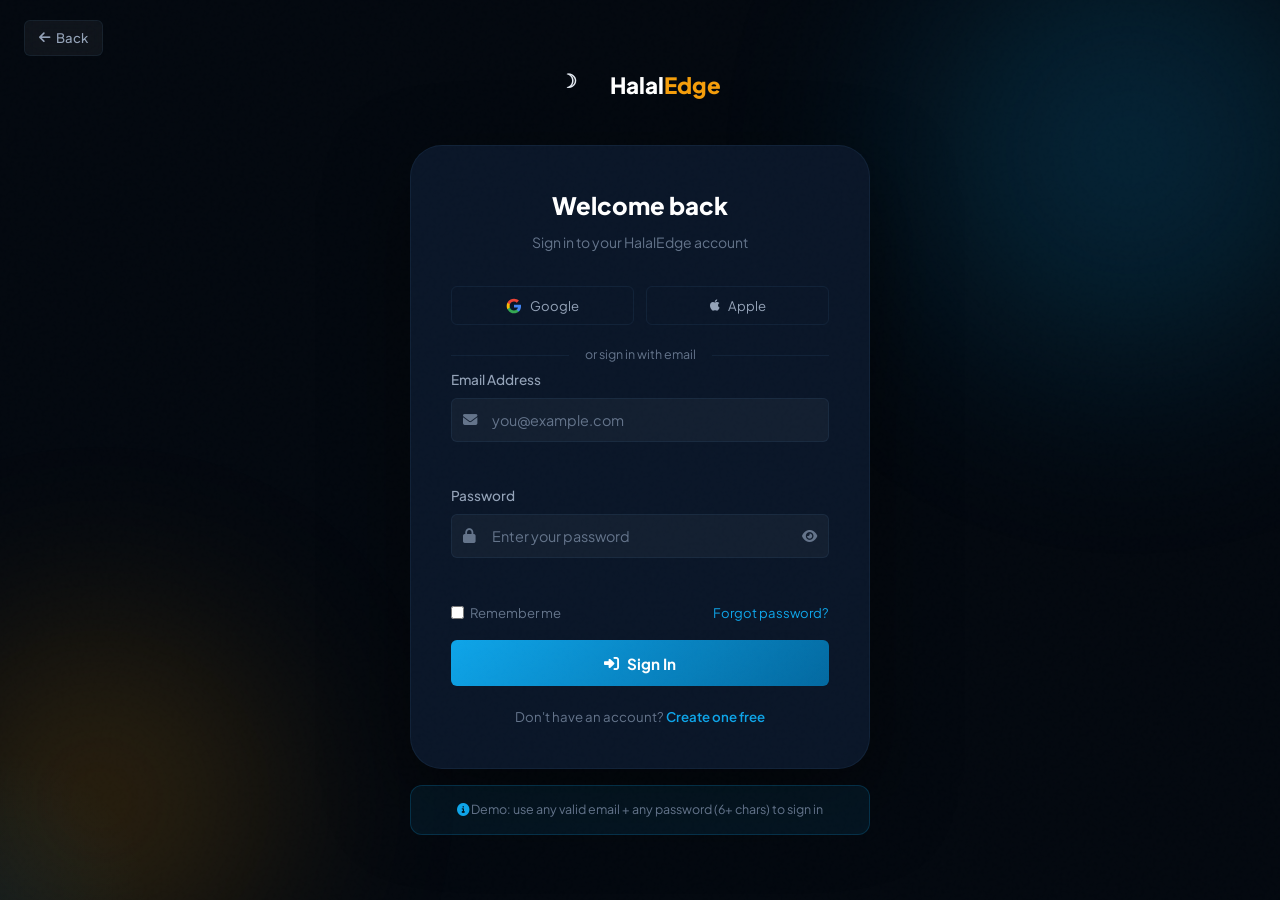
==== login.html @ 9abf30cc "Initial Commit" ====
<!DOCTYPE html>
<html lang="en">
<head>
  <meta charset="UTF-8"/><meta name="viewport" content="width=device-width, initial-scale=1.0"/>
  <title>Sign In — HalalEdge</title>
  <link rel="stylesheet" href="css/style.css"/><link rel="stylesheet" href="css/auth.css"/>
  <link rel="stylesheet" href="https://cdnjs.cloudflare.com/ajax/libs/font-awesome/6.5.0/css/all.min.css"/>
</head>
<body>

<div class="auth-bg-orb one"></div>
<div class="auth-bg-orb two"></div>

<!-- Back to home -->
<div style="position:fixed;top:1.25rem;left:1.5rem;z-index:100">
  <a href="index.html" class="btn-ghost" style="display:flex;align-items:center;gap:6px;font-size:0.82rem;padding:0.4rem 0.875rem;background:rgba(255,255,255,0.05);border:1px solid var(--border);border-radius:var(--radius-sm);backdrop-filter:blur(10px)">
    <i class="fa fa-arrow-left"></i> Back
  </a>
</div>

<div class="auth-page">
  <div class="auth-container">

    <!-- Logo -->
    <a href="index.html" class="auth-logo">
      <div class="logo-icon" style="width:40px;height:40px;font-size:1.2rem">☽</div>
      <span style="font-family:var(--font-display);font-weight:800;font-size:1.4rem;color:var(--white)">Halal<span style="color:var(--gold)">Edge</span></span>
    </a>

    <div class="auth-card">
      <div class="auth-card-top">
        <h2>Welcome back</h2>
        <p>Sign in to your HalalEdge account</p>
      </div>

      <!-- Social login -->
      <div class="social-auth-btns" style="margin-bottom:1.25rem">
        <button class="social-auth-btn" onclick="socialLogin('Google')">
          <svg width="16" height="16" viewBox="0 0 24 24"><path fill="#4285F4" d="M22.56 12.25c0-.78-.07-1.53-.2-2.25H12v4.26h5.92c-.26 1.37-1.04 2.53-2.21 3.31v2.77h3.57c2.08-1.92 3.28-4.74 3.28-8.09z"/><path fill="#34A853" d="M12 23c2.97 0 5.46-.98 7.28-2.66l-3.57-2.77c-.98.66-2.23 1.06-3.71 1.06-2.86 0-5.29-1.93-6.16-4.53H2.18v2.84C3.99 20.53 7.7 23 12 23z"/><path fill="#FBBC05" d="M5.84 14.09c-.22-.66-.35-1.36-.35-2.09s.13-1.43.35-2.09V7.07H2.18C1.43 8.55 1 10.22 1 12s.43 3.45 1.18 4.93l2.85-2.22.81-.62z"/><path fill="#EA4335" d="M12 5.38c1.62 0 3.06.56 4.21 1.64l3.15-3.15C17.45 2.09 14.97 1 12 1 7.7 1 3.99 3.47 2.18 7.07l3.66 2.84c.87-2.6 3.3-4.53 6.16-4.53z"/></svg>
          Google
        </button>
        <button class="social-auth-btn" onclick="socialLogin('Apple')">
          <i class="fab fa-apple"></i> Apple
        </button>
      </div>

      <div class="auth-divider"><span>or sign in with email</span></div>

      <form class="auth-form" id="loginForm" onsubmit="handleLogin(event)">
        <!-- Email -->
        <div class="form-group">
          <label for="loginEmail">Email Address</label>
          <div class="input-wrapper">
            <i class="fa fa-envelope input-icon"></i>
            <input type="email" id="loginEmail" class="form-input" placeholder="you@example.com" autocomplete="email"/>
          </div>
          <div class="field-error" id="emailErr"><i class="fa fa-exclamation-circle"></i> Please enter a valid email address</div>
        </div>

        <!-- Password -->
        <div class="form-group">
          <label for="loginPassword">Password</label>
          <div class="input-wrapper">
            <i class="fa fa-lock input-icon"></i>
            <input type="password" id="loginPassword" class="form-input" placeholder="Enter your password" autocomplete="current-password"/>
            <span class="input-toggle" onclick="togglePw('loginPassword',this)"><i class="fa fa-eye"></i></span>
          </div>
          <div class="field-error" id="passwordErr"><i class="fa fa-exclamation-circle"></i> Password is required</div>
        </div>

        <!-- Remember / Forgot -->
        <div class="remember-row">
          <label><input type="checkbox" id="rememberMe"/> Remember me</label>
          <a href="#" class="forgot-link">Forgot password?</a>
        </div>

        <!-- Submit -->
        <button type="submit" class="submit-btn" id="loginBtn">
          <i class="fa fa-sign-in-alt"></i> Sign In
        </button>
      </form>

      <div class="auth-switch" style="margin-top:1.25rem">
        Don't have an account? <a href="signup.html">Create one free</a>
      </div>
    </div>

    <!-- Demo credentials hint -->
    <div style="margin-top:1rem;background:rgba(14,165,233,0.08);border:1px solid rgba(14,165,233,0.2);border-radius:var(--radius);padding:0.875rem 1rem;font-size:0.78rem;color:var(--text-muted);text-align:center">
      <i class="fa fa-info-circle" style="color:var(--primary)"></i>
      Demo: use any valid email + any password (6+ chars) to sign in
    </div>
  </div>
</div>

<script src="js/main.js"></script>
<script src="js/auth.js"></script>
</body>
</html>
---- css/style.css ----
@import url('https://fonts.googleapis.com/css2?family=Plus+Jakarta+Sans:wght@300;400;500;600;700;800&family=Fira+Code:wght@400;500&display=swap');

/* ==================== CSS VARIABLES ==================== */
:root {
  --bg:           #03080f;
  --bg-2:         #060d17;
  --card:         #0a1628;
  --card-2:       #0e1e38;
  --border:       rgba(99, 179, 237, 0.08);
  --border-glow:  rgba(99, 179, 237, 0.25);
  --primary:      #0ea5e9;
  --primary-dark: #0369a1;
  --gold:         #f59e0b;
  --gold-light:   #fcd34d;
  --green:        #10b981;
  --green-glow:   rgba(16, 185, 129, 0.15);
  --red:          #ef4444;
  --red-glow:     rgba(239, 68, 68, 0.15);
  --text:         #e2e8f0;
  --text-muted:   #64748b;
  --text-dim:     #94a3b8;
  --white:        #ffffff;
  --halal-green:  #059669;
  --halal-bg:     rgba(5, 150, 105, 0.12);

--font-display: 'Plus Jakarta Sans', sans-serif;
--font-body:    'Plus Jakarta Sans', sans-serif;
--font-mono:    'Fira Code', monospace;

  --radius-sm:    6px;
  --radius:       12px;
  --radius-lg:    20px;
  --radius-xl:    32px;

  --shadow-card:  0 4px 24px rgba(0,0,0,0.4);
  --shadow-glow:  0 0 40px rgba(14, 165, 233, 0.12);
  --transition:   all 0.3s cubic-bezier(0.4, 0, 0.2, 1);
}

/* ==================== RESET ==================== */
*, *::before, *::after { box-sizing: border-box; margin: 0; padding: 0; }
html { scroll-behavior: smooth; font-size: 16px; }

body {
  background: var(--bg);
  color: var(--text);
  font-family: var(--font-body);
  line-height: 1.6;
  overflow-x: hidden;
}

a { text-decoration: none; color: inherit; }
ul { list-style: none; }
img { max-width: 100%; display: block; }
button { cursor: pointer; border: none; background: none; font-family: var(--font-body); }

/* ==================== SCROLLBAR ==================== */
::-webkit-scrollbar { width: 6px; }
::-webkit-scrollbar-track { background: var(--bg); }
::-webkit-scrollbar-thumb { background: var(--primary-dark); border-radius: 3px; }
::-webkit-scrollbar-thumb:hover { background: var(--primary); }

/* ==================== SELECTION ==================== */
::selection { background: rgba(14, 165, 233, 0.3); color: var(--white); }

/* ==================== NOISE TEXTURE OVERLAY ==================== */
body::before {
  content: '';
  position: fixed;
  inset: 0;
  background-image: url("data:image/svg+xml,%3Csvg viewBox='0 0 256 256' xmlns='http://www.w3.org/2000/svg'%3E%3Cfilter id='noise'%3E%3CfeTurbulence type='fractalNoise' baseFrequency='0.9' numOctaves='4' stitchTiles='stitch'/%3E%3C/filter%3E%3Crect width='100%25' height='100%25' filter='url(%23noise)' opacity='0.04'/%3E%3C/svg%3E");
  pointer-events: none;
  z-index: 9999;
  opacity: 0.4;
}

/* ==================== NAVBAR ==================== */
.navbar {
  position: fixed;
  top: 0;
  left: 0;
  right: 0;
  z-index: 1000;
  padding: 0 2rem;
  height: 70px;
  display: flex;
  align-items: center;
  justify-content: space-between;
  background: rgba(3, 8, 15, 0.7);
  backdrop-filter: blur(20px);
  -webkit-backdrop-filter: blur(20px);
  border-bottom: 1px solid var(--border);
  transition: var(--transition);
}

.navbar.scrolled {
  background: rgba(3, 8, 15, 0.95);
  border-bottom-color: var(--border-glow);
  box-shadow: 0 4px 30px rgba(0,0,0,0.5);
}

.nav-logo {
  display: flex;
  align-items: center;
  gap: 10px;
  font-family: var(--font-display);
  font-weight: 800;
  font-size: 1.3rem;
  letter-spacing: -0.5px;
}

.nav-logo .logo-icon {
  width: 36px;
  height: 36px;
  background: linear-gradient(135deg, var(--halal-green), var(--primary));
  border-radius: 10px;
  display: flex;
  align-items: center;
  justify-content: center;
  font-size: 1.1rem;
  box-shadow: 0 0 20px rgba(14, 165, 233, 0.3);
}

.nav-logo span { color: var(--white); }
.nav-logo span.accent { color: var(--gold); }

.nav-links {
  display: flex;
  align-items: center;
  gap: 0.25rem;
}

.nav-links a {
  padding: 0.5rem 0.9rem;
  border-radius: var(--radius-sm);
  font-size: 0.875rem;
  font-weight: 500;
  color: var(--text-dim);
  transition: var(--transition);
  position: relative;
}

.nav-links a:hover,
.nav-links a.active {
  color: var(--white);
  background: rgba(255,255,255,0.06);
}

.nav-links a.active::after {
  content: '';
  position: absolute;
  bottom: 2px;
  left: 50%;
  transform: translateX(-50%);
  width: 4px;
  height: 4px;
  background: var(--primary);
  border-radius: 50%;
}

.nav-cta {
  display: flex;
  align-items: center;
  gap: 0.75rem;
}

.btn-ghost {
  padding: 0.5rem 1.1rem;
  border-radius: var(--radius-sm);
  font-size: 0.875rem;
  font-weight: 500;
  color: var(--text-dim);
  transition: var(--transition);
}
.btn-ghost:hover { color: var(--white); background: rgba(255,255,255,0.06); }

.btn-primary {
  padding: 0.55rem 1.2rem;
  background: linear-gradient(135deg, var(--primary), var(--primary-dark));
  border-radius: var(--radius-sm);
  font-size: 0.875rem;
  font-weight: 600;
  color: var(--white);
  transition: var(--transition);
  box-shadow: 0 0 20px rgba(14, 165, 233, 0.25);
  display: inline-flex;
  align-items: center;
  gap: 6px;
}
.btn-primary:hover {
  transform: translateY(-1px);
  box-shadow: 0 0 30px rgba(14, 165, 233, 0.4);
  background: linear-gradient(135deg, #38bdf8, var(--primary));
}

.btn-gold {
  padding: 0.55rem 1.2rem;
  background: linear-gradient(135deg, var(--gold), #d97706);
  border-radius: var(--radius-sm);
  font-size: 0.875rem;
  font-weight: 600;
  color: #1a0f00;
  transition: var(--transition);
  box-shadow: 0 0 20px rgba(245, 158, 11, 0.25);
  display: inline-flex;
  align-items: center;
  gap: 6px;
}
.btn-gold:hover {
  transform: translateY(-1px);
  box-shadow: 0 0 30px rgba(245, 158, 11, 0.45);
}

.btn-outline {
  padding: 0.55rem 1.2rem;
  border: 1px solid var(--border-glow);
  border-radius: var(--radius-sm);
  font-size: 0.875rem;
  font-weight: 500;
  color: var(--text-dim);
  background: transparent;
  transition: var(--transition);
  display: inline-flex;
  align-items: center;
  gap: 6px;
}
.btn-outline:hover {
  border-color: var(--primary);
  color: var(--primary);
  background: rgba(14, 165, 233, 0.08);
}

.btn-lg {
  padding: 0.85rem 2rem !important;
  font-size: 1rem !important;
  border-radius: var(--radius) !important;
}

/* Hamburger */
.hamburger {
  display: none;
  flex-direction: column;
  gap: 5px;
  cursor: pointer;
  padding: 4px;
}
.hamburger span {
  width: 24px;
  height: 2px;
  background: var(--text-dim);
  border-radius: 2px;
  transition: var(--transition);
}
.hamburger.active span:nth-child(1) { transform: rotate(45deg) translate(5px, 5px); }
.hamburger.active span:nth-child(2) { opacity: 0; }
.hamburger.active span:nth-child(3) { transform: rotate(-45deg) translate(5px, -5px); }

/* Mobile nav */
.mobile-menu {
  display: none;
  position: fixed;
  top: 70px;
  left: 0;
  right: 0;
  background: rgba(3, 8, 15, 0.98);
  backdrop-filter: blur(20px);
  border-bottom: 1px solid var(--border);
  padding: 1.5rem 2rem 2rem;
  z-index: 999;
  flex-direction: column;
  gap: 0.5rem;
  animation: slideDown 0.3s ease;
}
.mobile-menu.open { display: flex; }
.mobile-menu a {
  padding: 0.75rem 1rem;
  border-radius: var(--radius-sm);
  color: var(--text-dim);
  font-weight: 500;
  transition: var(--transition);
  border-bottom: 1px solid var(--border);
}
.mobile-menu a:hover { color: var(--white); background: rgba(255,255,255,0.04); }
.mobile-menu .mobile-cta { display: flex; gap: 1rem; margin-top: 1rem; }
.mobile-menu .mobile-cta a { border: none; flex: 1; justify-content: center; text-align: center; }

/* ==================== FOOTER ==================== */
footer {
  background: var(--bg-2);
  border-top: 1px solid var(--border);
  padding: 4rem 2rem 2rem;
}

.footer-grid {
  max-width: 1200px;
  margin: 0 auto;
  display: grid;
  grid-template-columns: 2fr 1fr 1fr 1fr;
  gap: 3rem;
  padding-bottom: 3rem;
  border-bottom: 1px solid var(--border);
}

.footer-brand p {
  color: var(--text-muted);
  font-size: 0.875rem;
  line-height: 1.7;
  margin-top: 1rem;
  max-width: 280px;
}

.footer-socials {
  display: flex;
  gap: 0.75rem;
  margin-top: 1.5rem;
}

.social-icon {
  width: 36px;
  height: 36px;
  border-radius: var(--radius-sm);
  border: 1px solid var(--border);
  display: flex;
  align-items: center;
  justify-content: center;
  color: var(--text-muted);
  font-size: 0.9rem;
  transition: var(--transition);
}
.social-icon:hover {
  border-color: var(--primary);
  color: var(--primary);
  background: rgba(14, 165, 233, 0.08);
  transform: translateY(-2px);
}

.footer-col h4 {
  font-family: var(--font-display);
  font-size: 0.875rem;
  font-weight: 700;
  color: var(--white);
  text-transform: uppercase;
  letter-spacing: 0.08em;
  margin-bottom: 1.25rem;
}

.footer-col ul li { margin-bottom: 0.6rem; }
.footer-col ul li a {
  color: var(--text-muted);
  font-size: 0.875rem;
  transition: var(--transition);
}
.footer-col ul li a:hover { color: var(--primary); padding-left: 4px; }

.footer-contact li {
  display: flex;
  align-items: center;
  gap: 0.5rem;
  color: var(--text-muted);
  font-size: 0.875rem;
  margin-bottom: 0.75rem;
}
.footer-contact li span.icon { color: var(--primary); }

.footer-bottom {
  max-width: 1200px;
  margin: 2rem auto 0;
  display: flex;
  align-items: center;
  justify-content: space-between;
  font-size: 0.8rem;
  color: var(--text-muted);
}

.footer-bottom .halal-badge {
  display: flex;
  align-items: center;
  gap: 6px;
  background: var(--halal-bg);
  border: 1px solid rgba(5, 150, 105, 0.3);
  border-radius: 20px;
  padding: 4px 12px;
  font-size: 0.75rem;
  color: var(--green);
}

/* ==================== SHARED COMPONENTS ==================== */
.container { max-width: 1200px; margin: 0 auto; padding: 0 2rem; }

.section-label {
  display: inline-flex;
  align-items: center;
  gap: 8px;
  font-family: var(--font-mono);
  font-size: 0.75rem;
  font-weight: 500;
  color: var(--primary);
  text-transform: uppercase;
  letter-spacing: 0.12em;
  margin-bottom: 1rem;
}
.section-label::before {
  content: '';
  width: 20px;
  height: 1px;
  background: var(--primary);
}

.section-title {
  font-family: var(--font-display);
  font-size: clamp(1.8rem, 4vw, 2.8rem);
  font-weight: 800;
  color: var(--white);
  line-height: 1.15;
  letter-spacing: -0.03em;
}

.section-title .highlight {
  background: linear-gradient(135deg, var(--primary), var(--gold));
  -webkit-background-clip: text;
  -webkit-text-fill-color: transparent;
  background-clip: text;
}

.section-subtitle {
  color: var(--text-muted);
  font-size: 1rem;
  line-height: 1.7;
  max-width: 520px;
}

/* Cards */
.card {
  background: var(--card);
  border: 1px solid var(--border);
  border-radius: var(--radius-lg);
  padding: 1.5rem;
  transition: var(--transition);
}
.card:hover {
  border-color: var(--border-glow);
  box-shadow: var(--shadow-glow);
  transform: translateY(-2px);
}

/* Badges */
.badge {
  display: inline-flex;
  align-items: center;
  gap: 4px;
  padding: 3px 10px;
  border-radius: 20px;
  font-size: 0.72rem;
  font-weight: 600;
  font-family: var(--font-mono);
  letter-spacing: 0.05em;
}
.badge-halal {
  background: var(--halal-bg);
  border: 1px solid rgba(5, 150, 105, 0.35);
  color: var(--green);
}
.badge-doubtful {
  background: rgba(245, 158, 11, 0.1);
  border: 1px solid rgba(245, 158, 11, 0.3);
  color: var(--gold);
}
.badge-haram {
  background: var(--red-glow);
  border: 1px solid rgba(239, 68, 68, 0.3);
  color: var(--red);
}
.badge-buy {
  background: var(--green-glow);
  border: 1px solid rgba(16, 185, 129, 0.3);
  color: var(--green);
}
.badge-hold {
  background: rgba(14, 165, 233, 0.1);
  border: 1px solid rgba(14, 165, 233, 0.3);
  color: var(--primary);
}
.badge-avoid {
  background: var(--red-glow);
  border: 1px solid rgba(239, 68, 68, 0.3);
  color: var(--red);
}

/* Price tags */
.price-up { color: var(--green); }
.price-down { color: var(--red); }

/* Tag */
.tag {
  display: inline-flex;
  align-items: center;
  gap: 4px;
  padding: 2px 8px;
  background: rgba(14, 165, 233, 0.1);
  border: 1px solid rgba(14, 165, 233, 0.2);
  border-radius: 4px;
  font-size: 0.72rem;
  color: var(--primary);
  font-family: var(--font-mono);
}

/* Divider */
.divider {
  height: 1px;
  background: linear-gradient(90deg, transparent, var(--border-glow), transparent);
  margin: 4rem 0;
}

/* Page wrapper */
.page-wrapper { padding-top: 70px; min-height: 100vh; }

/* ==================== ANIMATIONS ==================== */
@keyframes slideDown {
  from { opacity: 0; transform: translateY(-10px); }
  to   { opacity: 1; transform: translateY(0); }
}

@keyframes fadeUp {
  from { opacity: 0; transform: translateY(30px); }
  to   { opacity: 1; transform: translateY(0); }
}

@keyframes fadeIn {
  from { opacity: 0; }
  to   { opacity: 1; }
}

@keyframes pulse-glow {
  0%, 100% { box-shadow: 0 0 20px rgba(14, 165, 233, 0.2); }
  50% { box-shadow: 0 0 40px rgba(14, 165, 233, 0.5); }
}

@keyframes float {
  0%, 100% { transform: translateY(0); }
  50% { transform: translateY(-10px); }
}

@keyframes ticker-scroll {
  0% { transform: translateX(0); }
  100% { transform: translateX(-50%); }
}

@keyframes spin-slow {
  from { transform: rotate(0deg); }
  to { transform: rotate(360deg); }
}

@keyframes shimmer {
  0% { background-position: -200% center; }
  100% { background-position: 200% center; }
}

@keyframes blink {
  0%, 100% { opacity: 1; }
  50% { opacity: 0; }
}

@keyframes countUp {
  from { opacity: 0; transform: translateY(10px); }
  to { opacity: 1; transform: translateY(0); }
}

@keyframes orbit {
  from { transform: rotate(0deg) translateX(120px) rotate(0deg); }
  to { transform: rotate(360deg) translateX(120px) rotate(-360deg); }
}

@keyframes gradient-shift {
  0% { background-position: 0% 50%; }
  50% { background-position: 100% 50%; }
  100% { background-position: 0% 50%; }
}

/* Scroll reveal */
.reveal {
  opacity: 0;
  transform: translateY(30px);
  transition: opacity 0.7s ease, transform 0.7s ease;
}
.reveal.visible {
  opacity: 1;
  transform: translateY(0);
}
.reveal-delay-1 { transition-delay: 0.1s; }
.reveal-delay-2 { transition-delay: 0.2s; }
.reveal-delay-3 { transition-delay: 0.3s; }
.reveal-delay-4 { transition-delay: 0.4s; }

/* ==================== RESPONSIVE ==================== */
@media (max-width: 1024px) {
  .footer-grid { grid-template-columns: 1fr 1fr; gap: 2rem; }
}

@media (max-width: 768px) {
  .navbar { padding: 0 1.25rem; }
  .nav-links, .nav-cta { display: none; }
  .hamburger { display: flex; }
  .footer-grid { grid-template-columns: 1fr; gap: 2rem; }
  .footer-bottom { flex-direction: column; gap: 1rem; text-align: center; }
  .container { padding: 0 1.25rem; }
}

/* ==================== FORM STYLES (shared) ==================== */
.form-group {
  display: flex;
  flex-direction: column;
  gap: 0.4rem;
}

.form-group label {
  font-size: 0.85rem;
  font-weight: 500;
  color: var(--text-dim);
}

.form-input {
  background: rgba(255,255,255,0.04);
  border: 1px solid var(--border);
  border-radius: var(--radius-sm);
  padding: 0.75rem 1rem;
  color: var(--white);
  font-family: var(--font-body);
  font-size: 0.9rem;
  transition: var(--transition);
  width: 100%;
  outline: none;
}
.form-input::placeholder { color: var(--text-muted); }
.form-input:focus {
  border-color: var(--primary);
  background: rgba(14, 165, 233, 0.05);
  box-shadow: 0 0 0 3px rgba(14, 165, 233, 0.1);
}
.form-input.error {
  border-color: var(--red);
  background: rgba(239, 68, 68, 0.05);
}
.form-input.success {
  border-color: var(--green);
  background: rgba(16, 185, 129, 0.05);
}

.field-error {
  font-size: 0.78rem;
  color: var(--red);
  display: flex;
  align-items: center;
  gap: 4px;
  opacity: 0;
  transform: translateY(-4px);
  transition: var(--transition);
}
.field-error.show {
  opacity: 1;
  transform: translateY(0);
}

/* Password strength */
.password-strength {
  display: flex;
  gap: 4px;
  margin-top: 4px;
}
.strength-bar {
  height: 3px;
  flex: 1;
  border-radius: 2px;
  background: var(--border);
  transition: var(--transition);
}
.strength-bar.weak { background: var(--red); }
.strength-bar.medium { background: var(--gold); }
.strength-bar.strong { background: var(--green); }

.strength-label {
  font-size: 0.75rem;
  font-family: var(--font-mono);
  margin-top: 4px;
}
.strength-label.weak { color: var(--red); }
.strength-label.medium { color: var(--gold); }
.strength-label.strong { color: var(--green); }

/* Input with icon */
.input-wrapper {
  position: relative;
}
.input-wrapper .input-icon {
  position: absolute;
  left: 12px;
  top: 50%;
  transform: translateY(-50%);
  color: var(--text-muted);
  font-size: 0.9rem;
  pointer-events: none;
}
.input-wrapper .form-input { padding-left: 2.5rem; }
.input-wrapper .input-toggle {
  position: absolute;
  right: 12px;
  top: 50%;
  transform: translateY(-50%);
  color: var(--text-muted);
  cursor: pointer;
  font-size: 0.85rem;
  transition: var(--transition);
}
.input-wrapper .input-toggle:hover { color: var(--primary); }

/* ==================== LOADING SKELETON ==================== */
.skeleton {
  background: linear-gradient(90deg, var(--card) 25%, var(--card-2) 50%, var(--card) 75%);
  background-size: 200% 100%;
  animation: shimmer 1.5s infinite;
  border-radius: var(--radius-sm);
}

/* ==================== TOAST ==================== */
.toast-container {
  position: fixed;
  bottom: 2rem;
  right: 2rem;
  z-index: 9999;
  display: flex;
  flex-direction: column;
  gap: 0.75rem;
}
.toast {
  background: var(--card-2);
  border: 1px solid var(--border-glow);
  border-radius: var(--radius);
  padding: 1rem 1.5rem;
  display: flex;
  align-items: center;
  gap: 0.75rem;
  font-size: 0.875rem;
  box-shadow: var(--shadow-card);
  animation: slideDown 0.3s ease;
  min-width: 280px;
}
.toast.success { border-color: rgba(16, 185, 129, 0.3); }
.toast.error { border-color: rgba(239, 68, 68, 0.3); }
.toast.success .toast-icon { color: var(--green); }
.toast.error .toast-icon { color: var(--red); }

/* ==================== GRID UTILITIES ==================== */
.grid-2 { display: grid; grid-template-columns: 1fr 1fr; gap: 1.5rem; }
.grid-3 { display: grid; grid-template-columns: repeat(3, 1fr); gap: 1.5rem; }
.grid-4 { display: grid; grid-template-columns: repeat(4, 1fr); gap: 1.5rem; }

@media (max-width: 1024px) {
  .grid-4 { grid-template-columns: repeat(2, 1fr); }
  .grid-3 { grid-template-columns: repeat(2, 1fr); }
}
@media (max-width: 640px) {
  .grid-2, .grid-3, .grid-4 { grid-template-columns: 1fr; }
}

/* ==================== GLOW ORBS ==================== */
.orb {
  position: absolute;
  border-radius: 50%;
  filter: blur(80px);
  pointer-events: none;
  opacity: 0.35;
}
.orb-blue { background: radial-gradient(circle, #0ea5e9, transparent); }
.orb-gold { background: radial-gradient(circle, #f59e0b, transparent); }
.orb-green { background: radial-gradient(circle, #10b981, transparent); }
---- css/auth.css ----
.auth-page { min-height:100vh; display:flex; align-items:center; justify-content:center; padding:2rem; position:relative; overflow:hidden; }
.auth-bg-orb { position:fixed; border-radius:50%; filter:blur(100px); pointer-events:none; opacity:0.25; }
.auth-bg-orb.one { width:500px; height:500px; background:radial-gradient(circle,#0ea5e9,transparent); top:-100px; right:-100px; }
.auth-bg-orb.two { width:400px; height:400px; background:radial-gradient(circle,#f59e0b,transparent); bottom:-100px; left:-100px; }

.auth-container { width:100%; max-width:460px; position:relative; z-index:1; }
.auth-logo { display:flex; align-items:center; gap:10px; justify-content:center; margin-bottom:2.5rem; font-family:var(--font-display); font-weight:800; font-size:1.4rem; }

.auth-card { background:var(--card); border:1px solid var(--border); border-radius:var(--radius-xl); padding:2.5rem; box-shadow:0 30px 80px rgba(0,0,0,0.5); }
.auth-card-top { text-align:center; margin-bottom:2rem; }
.auth-card-top h2 { font-family:var(--font-display); font-size:1.5rem; font-weight:800; color:var(--white); margin-bottom:0.4rem; }
.auth-card-top p { font-size:0.875rem; color:var(--text-muted); }

.auth-form { display:flex; flex-direction:column; gap:1.1rem; }

.auth-divider { display:flex; align-items:center; gap:1rem; margin:0.25rem 0; }
.auth-divider span { font-size:0.78rem; color:var(--text-muted); white-space:nowrap; }
.auth-divider::before,.auth-divider::after { content:''; flex:1; height:1px; background:var(--border); }

.social-auth-btns { display:grid; grid-template-columns:1fr 1fr; gap:0.75rem; }
.social-auth-btn { padding:0.65rem; border:1px solid var(--border); border-radius:var(--radius-sm); display:flex; align-items:center; justify-content:center; gap:8px; font-size:0.82rem; color:var(--text-dim); cursor:pointer; transition:var(--transition); background:transparent; font-family:var(--font-body); }
.social-auth-btn:hover { border-color:var(--border-glow); color:var(--white); background:rgba(255,255,255,0.04); }

.auth-switch { text-align:center; font-size:0.83rem; color:var(--text-muted); margin-top:0.5rem; }
.auth-switch a { color:var(--primary); font-weight:600; }
.auth-switch a:hover { text-decoration:underline; }

.remember-row { display:flex; align-items:center; justify-content:space-between; }
.remember-row label { display:flex; align-items:center; gap:6px; font-size:0.82rem; color:var(--text-muted); cursor:pointer; }
.remember-row label input { accent-color:var(--primary); }
.forgot-link { font-size:0.82rem; color:var(--primary); }
.forgot-link:hover { text-decoration:underline; }

.terms-text { font-size:0.75rem; color:var(--text-muted); text-align:center; line-height:1.6; }
.terms-text a { color:var(--primary); }
.terms-check { display:flex; align-items:flex-start; gap:0.6rem; font-size:0.78rem; color:var(--text-muted); line-height:1.55; cursor:pointer; }
.terms-check input { margin-top:0.2rem; accent-color:var(--primary); }
.terms-check a { color:var(--primary); font-weight:600; }
.strength-wrap { display:grid; grid-template-columns:repeat(4,1fr) auto; align-items:center; gap:0.4rem; margin-top:0.35rem; min-height:18px; }
.strength-bar { height:5px; border-radius:999px; background:rgba(255,255,255,0.08); }
.strength-bar.weak { background:var(--red); }
.strength-bar.medium { background:var(--gold); }
.strength-bar.strong { background:var(--green); }
.strength-label { min-width:44px; font-size:0.72rem; font-weight:700; text-align:right; }
.strength-label.weak { color:var(--red); }
.strength-label.medium { color:var(--gold); }
.strength-label.strong { color:var(--green); }
.password-rules { display:flex; flex-wrap:wrap; gap:0.45rem 0.75rem; margin-top:0.45rem; font-size:0.72rem; color:var(--text-muted); }
.password-rules span { display:inline-flex; align-items:center; gap:0.3rem; }
.password-rules i { font-size:0.58rem; }

.submit-btn { width:100%; padding:0.85rem; background:linear-gradient(135deg,var(--primary),var(--primary-dark)); border-radius:var(--radius-sm); color:white; font-weight:700; font-size:0.95rem; cursor:pointer; transition:var(--transition); border:none; font-family:var(--font-display); display:flex; align-items:center; justify-content:center; gap:8px; }
.submit-btn:hover { transform:translateY(-1px); box-shadow:0 0 30px rgba(14,165,233,0.35); }
.submit-btn:active { transform:translateY(0); }
.submit-btn.loading { opacity:0.7; cursor:not-allowed; }
.submit-btn.loading::after { content:''; width:16px; height:16px; border:2px solid rgba(255,255,255,0.3); border-top-color:white; border-radius:50%; animation:spin-slow 0.8s linear infinite; }
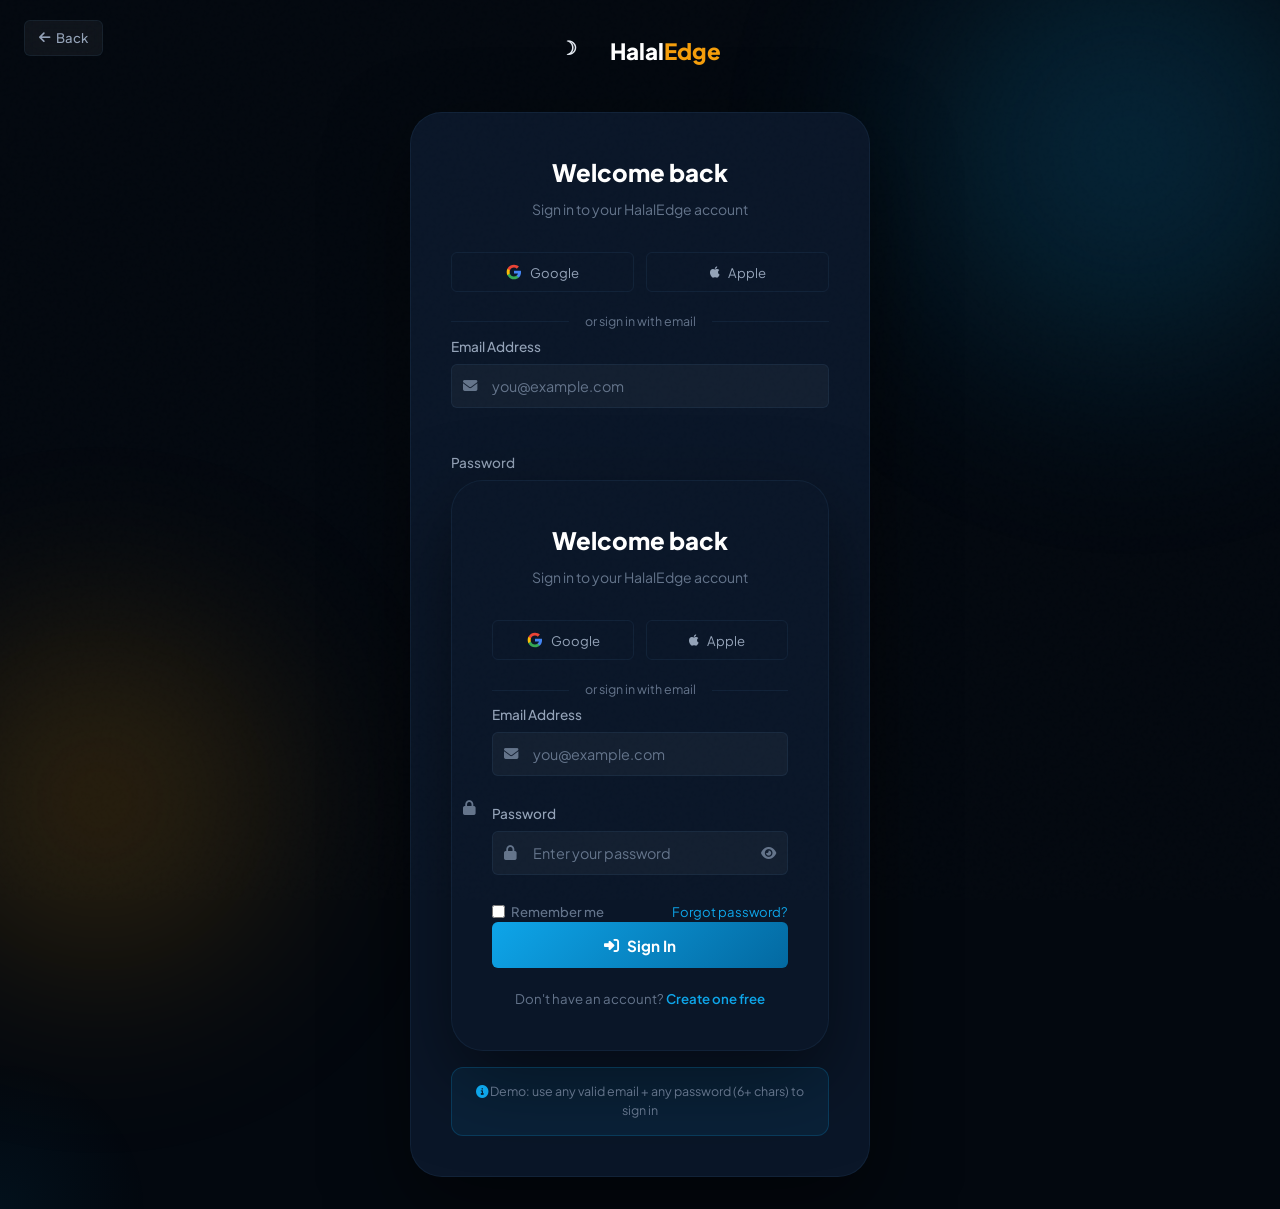
==== commit 4c1e3f4f: "Implement all high priority items: email verification with simulated logs, reset password flows, UI " ====
--- a/login.html
+++ b/login.html
@@ -62,6 +62,43 @@
           <label for="loginPassword">Password</label>
           <div class="input-wrapper">
             <i class="fa fa-lock input-icon"></i>
+    </a>
+
+    <div class="auth-card">
+      <div class="auth-card-top">
+        <h2>Welcome back</h2>
+        <p>Sign in to your HalalEdge account</p>
+      </div>
+
+      <!-- Social login -->
+      <div class="social-auth-btns" style="margin-bottom:1.25rem">
+        <button class="social-auth-btn" onclick="socialLogin('Google')">
+          <svg width="16" height="16" viewBox="0 0 24 24"><path fill="#4285F4" d="M22.56 12.25c0-.78-.07-1.53-.2-2.25H12v4.26h5.92c-.26 1.37-1.04 2.53-2.21 3.31v2.77h3.57c2.08-1.92 3.28-4.74 3.28-8.09z"/><path fill="#34A853" d="M12 23c2.97 0 5.46-.98 7.28-2.66l-3.57-2.77c-.98.66-2.23 1.06-3.71 1.06-2.86 0-5.29-1.93-6.16-4.53H2.18v2.84C3.99 20.53 7.7 23 12 23z"/><path fill="#FBBC05" d="M5.84 14.09c-.22-.66-.35-1.36-.35-2.09s.13-1.43.35-2.09V7.07H2.18C1.43 8.55 1 10.22 1 12s.43 3.45 1.18 4.93l2.85-2.22.81-.62z"/><path fill="#EA4335" d="M12 5.38c1.62 0 3.06.56 4.21 1.64l3.15-3.15C17.45 2.09 14.97 1 12 1 7.7 1 3.99 3.47 2.18 7.07l3.66 2.84c.87-2.6 3.3-4.53 6.16-4.53z"/></svg>
+          Google
+        </button>
+        <button class="social-auth-btn" onclick="socialLogin('Apple')">
+          <i class="fab fa-apple"></i> Apple
+        </button>
+      </div>
+
+      <div class="auth-divider"><span>or sign in with email</span></div>
+
+      <form class="auth-form" id="loginForm" onsubmit="handleLogin(event)">
+        <!-- Email -->
+        <div class="form-group">
+          <label for="loginEmail">Email Address</label>
+          <div class="input-wrapper">
+            <i class="fa fa-envelope input-icon"></i>
+            <input type="email" id="loginEmail" class="form-input" placeholder="you@example.com" autocomplete="email"/>
+          </div>
+          <div class="field-error" id="emailErr"><i class="fa fa-exclamation-circle"></i> Please enter a valid email address</div>
+        </div>
+
+        <!-- Password -->
+        <div class="form-group">
+          <label for="loginPassword">Password</label>
+          <div class="input-wrapper">
+            <i class="fa fa-lock input-icon"></i>
             <input type="password" id="loginPassword" class="form-input" placeholder="Enter your password" autocomplete="current-password"/>
             <span class="input-toggle" onclick="togglePw('loginPassword',this)"><i class="fa fa-eye"></i></span>
           </div>
@@ -71,7 +108,7 @@
         <!-- Remember / Forgot -->
         <div class="remember-row">
           <label><input type="checkbox" id="rememberMe"/> Remember me</label>
-          <a href="#" class="forgot-link">Forgot password?</a>
+          <a href="#" class="forgot-link" onclick="openForgotModal(event)">Forgot password?</a>
         </div>
 
         <!-- Submit -->
@@ -93,6 +130,29 @@
   </div>
 </div>
 
+<!-- Forgot Password Modal -->
+<div id="forgotPasswordModal" style="display:none; position:fixed; top:0; left:0; width:100%; height:100%; background:rgba(15,23,42,0.85); backdrop-filter:blur(8px); z-index:1000; align-items:center; justify-content:center">
+  <div class="auth-card" style="width:100%; max-width:400px; margin:1.5rem; position:relative">
+    <button onclick="closeForgotModal()" style="position:absolute; top:1.25rem; right:1.25rem; background:none; border:none; color:var(--text-muted); cursor:pointer; font-size:1.1rem"><i class="fa fa-times"></i></button>
+    <div class="auth-card-top" style="text-align:left; margin-bottom:1.5rem">
+      <h2 style="font-size:1.35rem">Reset Password</h2>
+      <p>Enter your email to receive a password reset link</p>
+    </div>
+    <form onsubmit="handleForgotPassword(event)" style="display:flex; flex-direction:column; gap:1.1rem">
+      <div class="form-group">
+        <label for="forgotEmail" style="display:block; margin-bottom:0.5rem; font-size:0.82rem; font-weight:600; color:var(--text-dim)">Email Address</label>
+        <div class="input-wrapper" style="position:relative">
+          <i class="fa fa-envelope input-icon" style="position:absolute; left:1rem; top:50%; transform:translateY(-50%); color:var(--text-muted)"></i>
+          <input type="email" id="forgotEmail" class="form-input" placeholder="you@example.com" required style="width:100%; padding:0.75rem 1rem 0.75rem 2.5rem; background:rgba(255,255,255,0.03); border:1px solid var(--border); border-radius:var(--radius-sm); color:var(--white)" />
+        </div>
+      </div>
+      <button type="submit" class="submit-btn" id="forgotBtn">
+        Send Reset Link
+      </button>
+    </form>
+  </div>
+</div>
+
 <script src="js/main.js"></script>
 <script src="js/auth.js"></script>
 </body>
--- a/css/style.css
+++ b/css/style.css
@@ -550,6 +550,12 @@
   to { transform: rotate(360deg); }
 }
 
+@keyframes spin {
+  from { transform: rotate(0deg); }
+  to { transform: rotate(360deg); }
+}
+
+
 @keyframes shimmer {
   0% { background-position: -200% center; }
   100% { background-position: 200% center; }
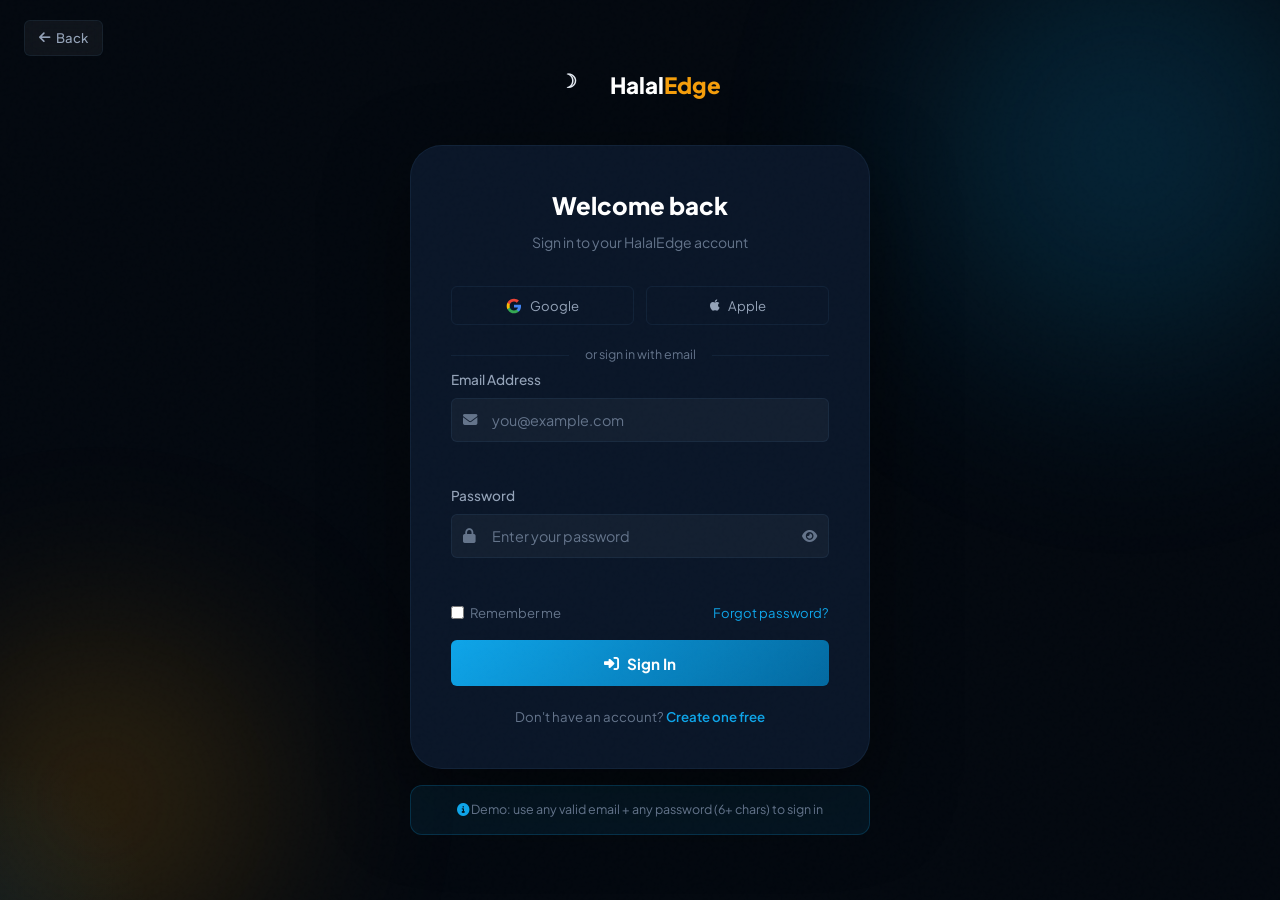
==== commit bb44fe7c: "Fix corrupted login.html markup and make screener fetch dynamic S&P 500 universe from yfinance" ====
--- a/login.html
+++ b/login.html
@@ -25,43 +25,6 @@
     <a href="index.html" class="auth-logo">
       <div class="logo-icon" style="width:40px;height:40px;font-size:1.2rem">☽</div>
       <span style="font-family:var(--font-display);font-weight:800;font-size:1.4rem;color:var(--white)">Halal<span style="color:var(--gold)">Edge</span></span>
-    </a>
-
-    <div class="auth-card">
-      <div class="auth-card-top">
-        <h2>Welcome back</h2>
-        <p>Sign in to your HalalEdge account</p>
-      </div>
-
-      <!-- Social login -->
-      <div class="social-auth-btns" style="margin-bottom:1.25rem">
-        <button class="social-auth-btn" onclick="socialLogin('Google')">
-          <svg width="16" height="16" viewBox="0 0 24 24"><path fill="#4285F4" d="M22.56 12.25c0-.78-.07-1.53-.2-2.25H12v4.26h5.92c-.26 1.37-1.04 2.53-2.21 3.31v2.77h3.57c2.08-1.92 3.28-4.74 3.28-8.09z"/><path fill="#34A853" d="M12 23c2.97 0 5.46-.98 7.28-2.66l-3.57-2.77c-.98.66-2.23 1.06-3.71 1.06-2.86 0-5.29-1.93-6.16-4.53H2.18v2.84C3.99 20.53 7.7 23 12 23z"/><path fill="#FBBC05" d="M5.84 14.09c-.22-.66-.35-1.36-.35-2.09s.13-1.43.35-2.09V7.07H2.18C1.43 8.55 1 10.22 1 12s.43 3.45 1.18 4.93l2.85-2.22.81-.62z"/><path fill="#EA4335" d="M12 5.38c1.62 0 3.06.56 4.21 1.64l3.15-3.15C17.45 2.09 14.97 1 12 1 7.7 1 3.99 3.47 2.18 7.07l3.66 2.84c.87-2.6 3.3-4.53 6.16-4.53z"/></svg>
-          Google
-        </button>
-        <button class="social-auth-btn" onclick="socialLogin('Apple')">
-          <i class="fab fa-apple"></i> Apple
-        </button>
-      </div>
-
-      <div class="auth-divider"><span>or sign in with email</span></div>
-
-      <form class="auth-form" id="loginForm" onsubmit="handleLogin(event)">
-        <!-- Email -->
-        <div class="form-group">
-          <label for="loginEmail">Email Address</label>
-          <div class="input-wrapper">
-            <i class="fa fa-envelope input-icon"></i>
-            <input type="email" id="loginEmail" class="form-input" placeholder="you@example.com" autocomplete="email"/>
-          </div>
-          <div class="field-error" id="emailErr"><i class="fa fa-exclamation-circle"></i> Please enter a valid email address</div>
-        </div>
-
-        <!-- Password -->
-        <div class="form-group">
-          <label for="loginPassword">Password</label>
-          <div class="input-wrapper">
-            <i class="fa fa-lock input-icon"></i>
     </a>
 
     <div class="auth-card">
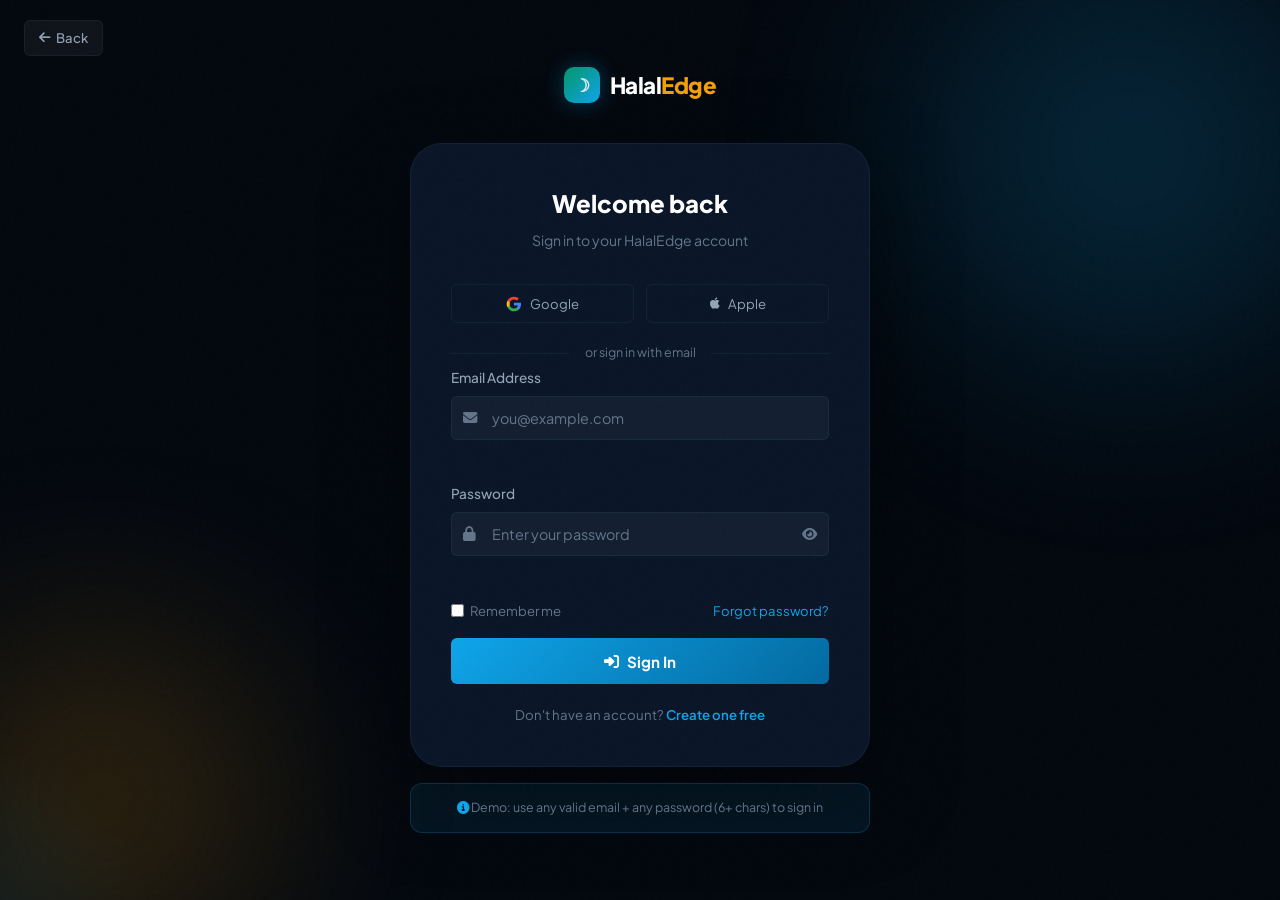
==== commit db983666: "Fix portfolio redirect flash and unify auth page logos with navbar" ====
--- a/login.html
+++ b/login.html
@@ -22,9 +22,9 @@
   <div class="auth-container">
 
     <!-- Logo -->
-    <a href="index.html" class="auth-logo">
-      <div class="logo-icon" style="width:40px;height:40px;font-size:1.2rem">☽</div>
-      <span style="font-family:var(--font-display);font-weight:800;font-size:1.4rem;color:var(--white)">Halal<span style="color:var(--gold)">Edge</span></span>
+    <a href="index.html" class="nav-logo">
+      <div class="logo-icon">☽</div>
+      <span>Halal<span class="accent">Edge</span></span>
     </a>
 
     <div class="auth-card">
--- a/css/style.css
+++ b/css/style.css
@@ -719,12 +719,44 @@
 .input-wrapper .input-toggle:hover { color: var(--primary); }
 
 /* ==================== LOADING SKELETON ==================== */
-.skeleton {
+.skeleton,
+.skeleton-text,
+.skeleton-avatar,
+.skeleton-pill,
+.skeleton-badge,
+.skeleton-tag,
+.skeleton-chart,
+.skeleton-title,
+.skeleton-value,
+.skeleton-bar,
+.skeleton-row {
   background: linear-gradient(90deg, var(--card) 25%, var(--card-2) 50%, var(--card) 75%);
   background-size: 200% 100%;
   animation: shimmer 1.5s infinite;
   border-radius: var(--radius-sm);
 }
+
+.skeleton-text  { height: 0.75rem; }
+.skeleton-title { height: 1rem; }
+.skeleton-value { height: 1.5rem; }
+.skeleton-avatar { width: 38px; height: 38px; border-radius: 10px; flex-shrink: 0; }
+.skeleton-pill  { width: 44px; height: 22px; border-radius: 20px; }
+.skeleton-badge { width: 52px; height: 20px; border-radius: 6px; }
+.skeleton-tag   { width: 64px; height: 20px; border-radius: 20px; }
+.skeleton-chart { width: 100%; height: 100%; border-radius: var(--radius); min-height: 120px; }
+.skeleton-bar   { height: 8px; border-radius: 4px; }
+
+.skeleton-row td { border-bottom: 1px solid var(--border); }
+.skeleton-card {
+  background: var(--card);
+  border: 1px solid var(--border);
+  border-radius: var(--radius-lg);
+  padding: 1.25rem;
+  opacity: 0.7;
+  pointer-events: none;
+}
+
+.skeleton-hidden { display: none !important; }
 
 /* ==================== TOAST ==================== */
 .toast-container {
--- a/css/auth.css
+++ b/css/auth.css
@@ -4,7 +4,8 @@
 .auth-bg-orb.two { width:400px; height:400px; background:radial-gradient(circle,#f59e0b,transparent); bottom:-100px; left:-100px; }
 
 .auth-container { width:100%; max-width:460px; position:relative; z-index:1; }
-.auth-logo { display:flex; align-items:center; gap:10px; justify-content:center; margin-bottom:2.5rem; font-family:var(--font-display); font-weight:800; font-size:1.4rem; }
+.auth-logo,
+.auth-container .nav-logo { display:flex; align-items:center; gap:10px; justify-content:center; margin-bottom:2.5rem; font-family:var(--font-display); font-weight:800; font-size:1.4rem; }
 
 .auth-card { background:var(--card); border:1px solid var(--border); border-radius:var(--radius-xl); padding:2.5rem; box-shadow:0 30px 80px rgba(0,0,0,0.5); }
 .auth-card-top { text-align:center; margin-bottom:2rem; }
